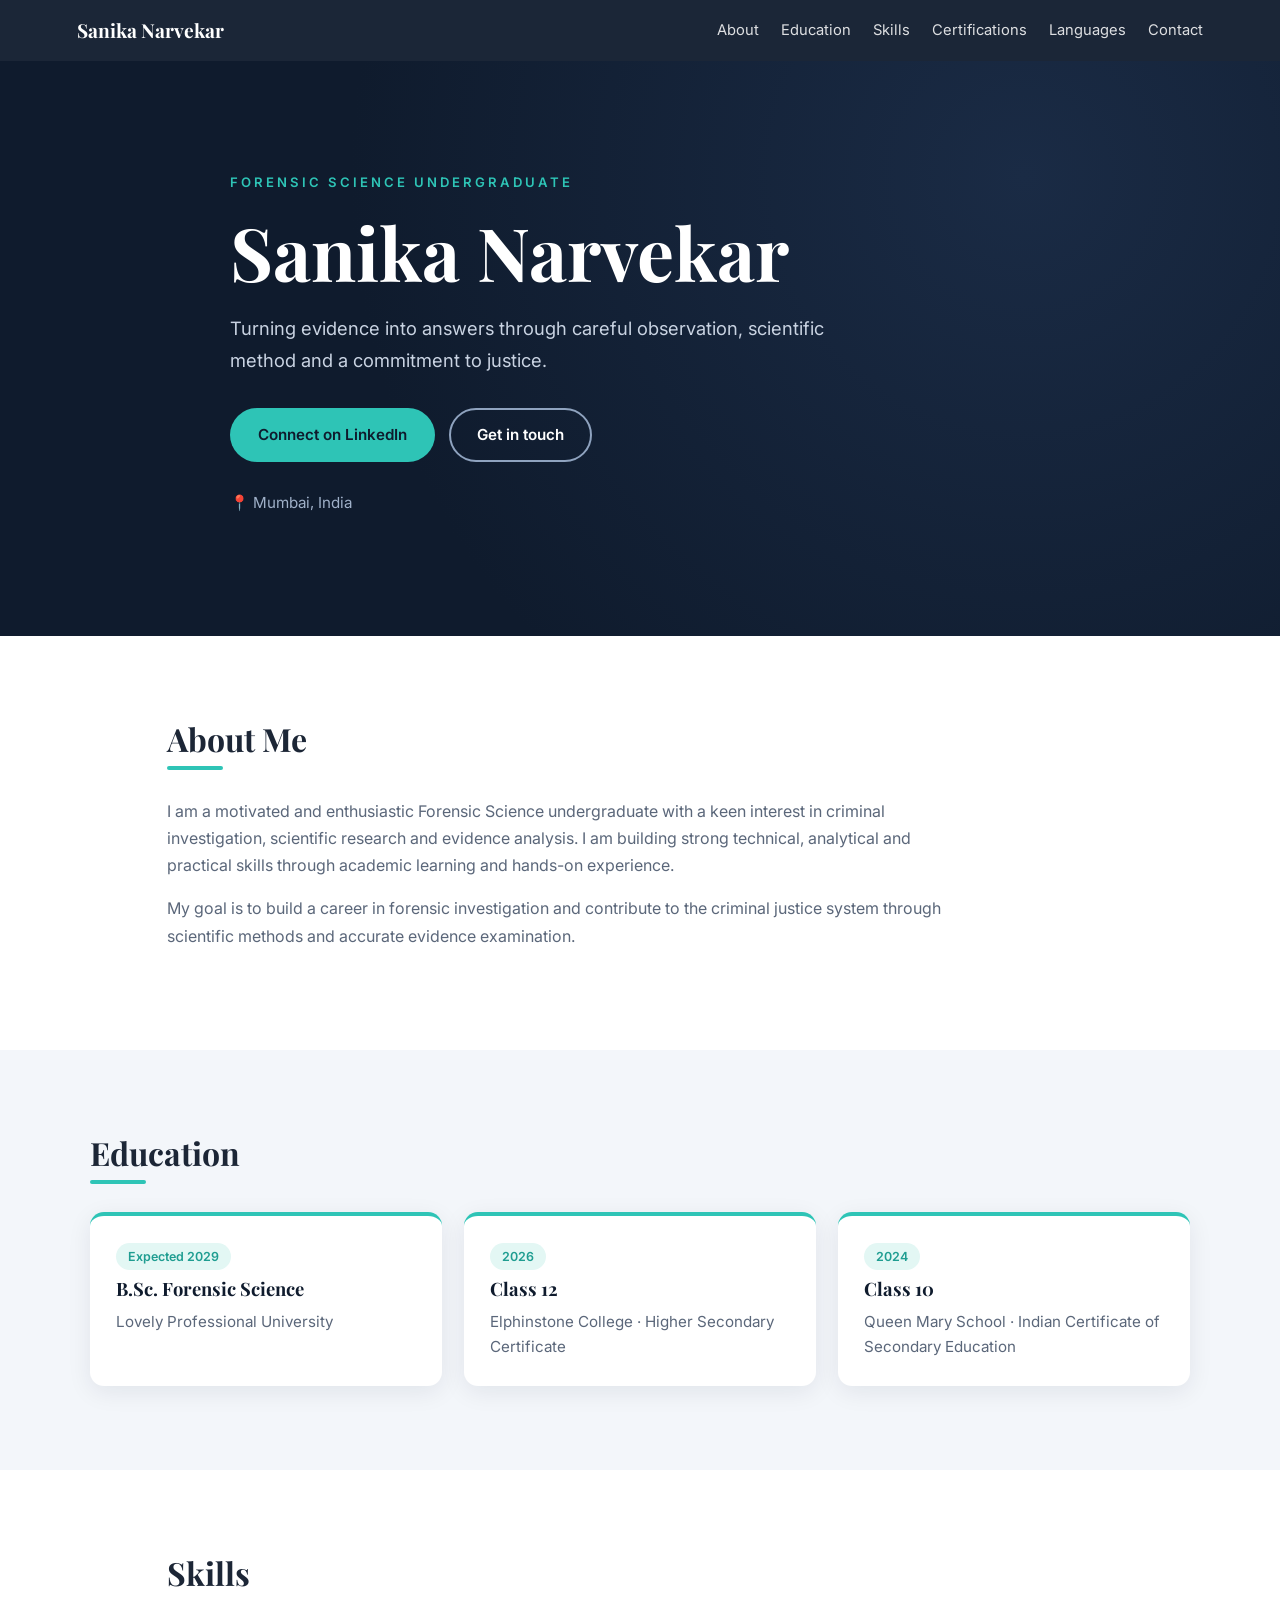
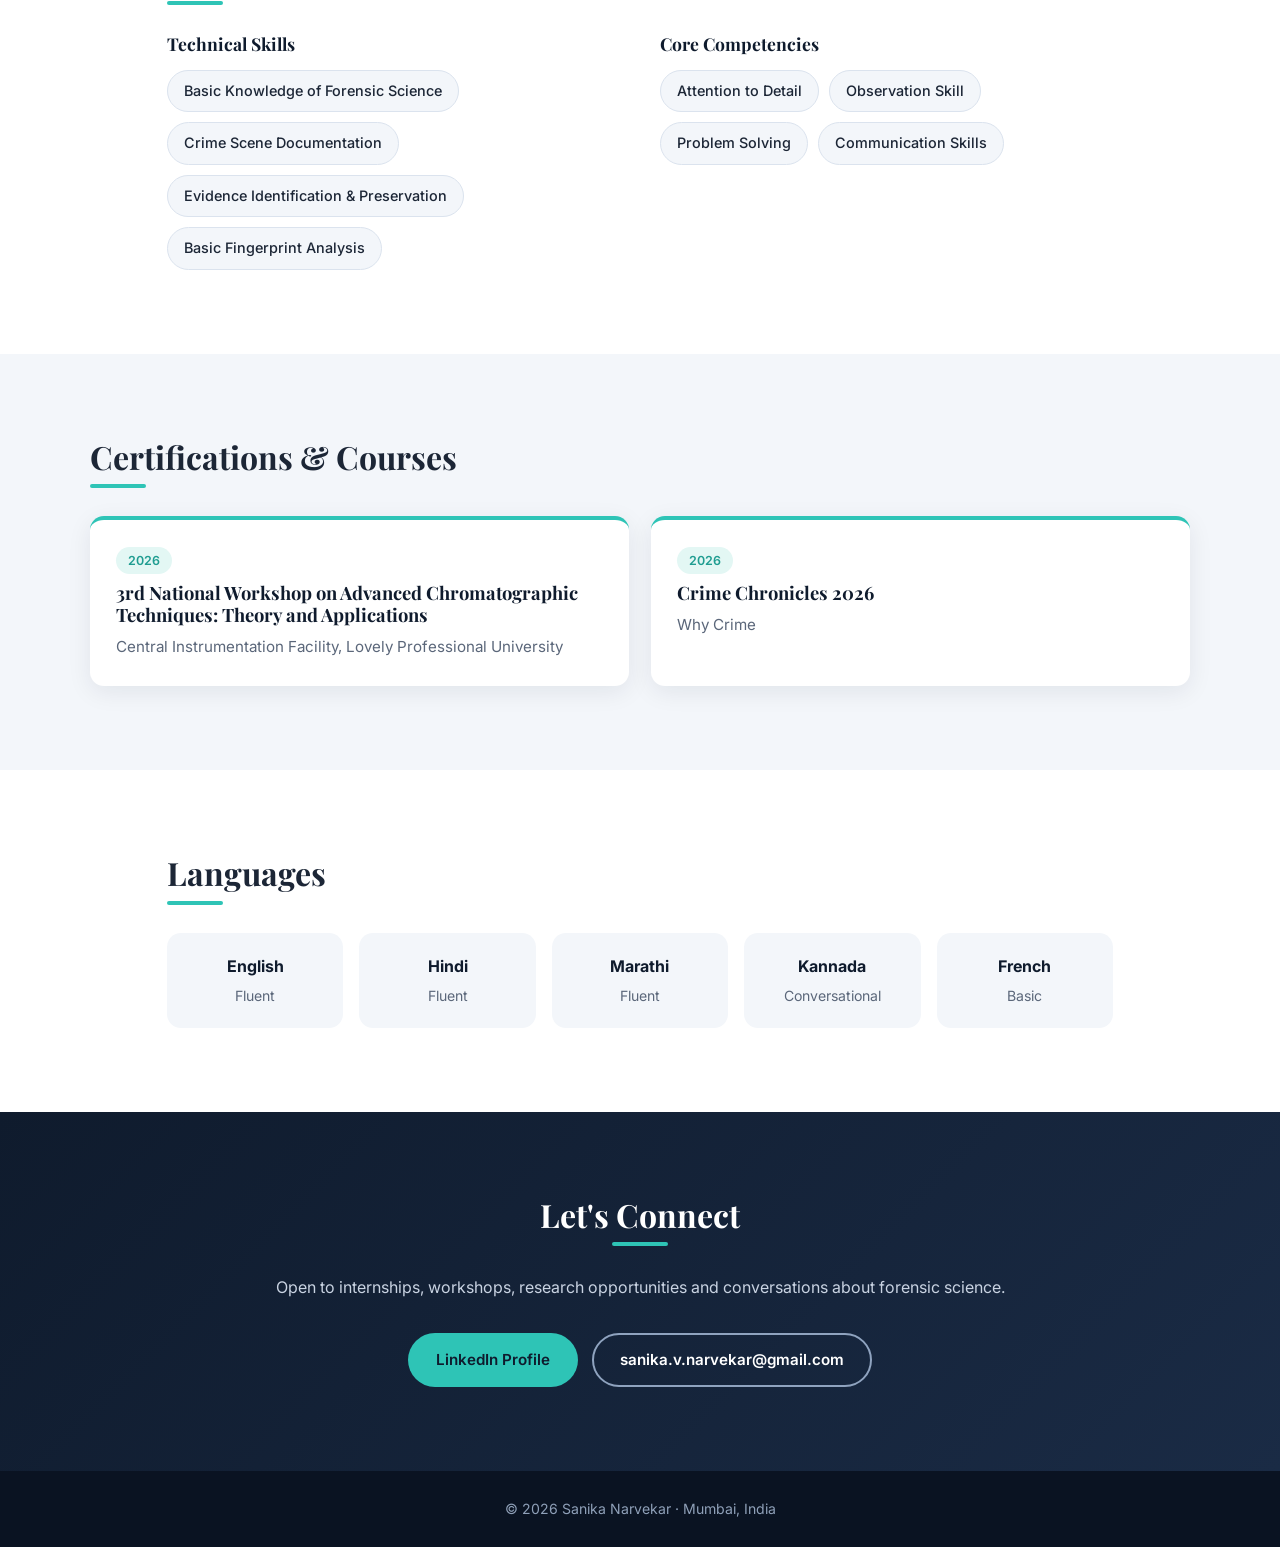
==== index.html @ 1f7237d5 "Add files via upload" ====
<!DOCTYPE html>
<html lang="en">
<head>
  <meta charset="UTF-8" />
  <meta name="viewport" content="width=device-width, initial-scale=1.0" />
  <title>Sanika Narvekar | Forensic Science Undergraduate</title>
  <meta name="description" content="Portfolio of Sanika Narvekar, a B.Sc. Forensic Science student at Lovely Professional University with interests in criminal investigation, evidence analysis and scientific research." />
  <meta name="theme-color" content="#0f1b2d" />
  <link rel="preconnect" href="https://fonts.googleapis.com" />
  <link rel="preconnect" href="https://fonts.gstatic.com" crossorigin />
  <link href="https://fonts.googleapis.com/css2?family=Inter:wght@400;500;600&family=Playfair+Display:wght@600;700&display=swap" rel="stylesheet" />
  <link rel="stylesheet" href="style.css" />
</head>
<body>

  <header class="nav" id="top">
    <a href="#top" class="brand">Sanika Narvekar</a>
    <button class="menu-btn" id="menuBtn" aria-label="Toggle menu" aria-expanded="false">&#9776;</button>
    <nav id="navLinks">
      <a href="#about">About</a>
      <a href="#education">Education</a>
      <a href="#skills">Skills</a>
      <a href="#certifications">Certifications</a>
      <a href="#languages">Languages</a>
      <a href="#contact">Contact</a>
    </nav>
  </header>

  <main>
    <!-- HERO -->
    <section class="hero">
      <div class="hero-inner">
        <p class="eyebrow">Forensic Science Undergraduate</p>
        <h1>Sanika Narvekar</h1>
        <p class="lead">Turning evidence into answers through careful observation, scientific method and a commitment to justice.</p>
        <div class="cta">
          <a class="btn primary" href="https://www.linkedin.com/in/sanika-narvekar-836043429" target="_blank" rel="noopener noreferrer">Connect on LinkedIn</a>
          <a class="btn ghost" href="#contact">Get in touch</a>
        </div>
        <p class="location">&#128205; Mumbai, India</p>
      </div>
    </section>

    <!-- ABOUT -->
    <section id="about" class="section reveal">
      <h2>About Me</h2>
      <p>
        I am a motivated and enthusiastic Forensic Science undergraduate with a keen interest in criminal
        investigation, scientific research and evidence analysis. I am building strong technical, analytical
        and practical skills through academic learning and hands-on experience.
      </p>
      <p>
        My goal is to build a career in forensic investigation and contribute to the criminal justice system
        through scientific methods and accurate evidence examination.
      </p>
    </section>

    <!-- EDUCATION -->
    <section id="education" class="section alt reveal">
      <h2>Education</h2>
      <div class="timeline">
        <article class="card">
          <span class="year">Expected 2029</span>
          <h3>B.Sc. Forensic Science</h3>
          <p>Lovely Professional University</p>
        </article>
        <article class="card">
          <span class="year">2026</span>
          <h3>Class 12</h3>
          <p>Elphinstone College &middot; Higher Secondary Certificate</p>
        </article>
        <article class="card">
          <span class="year">2024</span>
          <h3>Class 10</h3>
          <p>Queen Mary School &middot; Indian Certificate of Secondary Education</p>
        </article>
      </div>
    </section>

    <!-- SKILLS -->
    <section id="skills" class="section reveal">
      <h2>Skills</h2>
      <div class="two-col">
        <div>
          <h3 class="sub">Technical Skills</h3>
          <ul class="tags">
            <li>Basic Knowledge of Forensic Science</li>
            <li>Crime Scene Documentation</li>
            <li>Evidence Identification &amp; Preservation</li>
            <li>Basic Fingerprint Analysis</li>
          </ul>
        </div>
        <div>
          <h3 class="sub">Core Competencies</h3>
          <ul class="tags">
            <li>Attention to Detail</li>
            <li>Observation Skill</li>
            <li>Problem Solving</li>
            <li>Communication Skills</li>
          </ul>
        </div>
      </div>
    </section>

    <!-- CERTIFICATIONS -->
    <section id="certifications" class="section alt reveal">
      <h2>Certifications &amp; Courses</h2>
      <div class="grid">
        <article class="card">
          <span class="year">2026</span>
          <h3>3rd National Workshop on Advanced Chromatographic Techniques: Theory and Applications</h3>
          <p>Central Instrumentation Facility, Lovely Professional University</p>
        </article>
        <article class="card">
          <span class="year">2026</span>
          <h3>Crime Chronicles 2026</h3>
          <p>Why Crime</p>
        </article>
      </div>
    </section>

    <!-- LANGUAGES -->
    <section id="languages" class="section reveal">
      <h2>Languages</h2>
      <div class="langs">
        <div class="lang"><strong>English</strong><span>Fluent</span></div>
        <div class="lang"><strong>Hindi</strong><span>Fluent</span></div>
        <div class="lang"><strong>Marathi</strong><span>Fluent</span></div>
        <div class="lang"><strong>Kannada</strong><span>Conversational</span></div>
        <div class="lang"><strong>French</strong><span>Basic</span></div>
      </div>
    </section>

    <!-- CONTACT -->
    <section id="contact" class="section contact reveal">
      <h2>Let's Connect</h2>
      <p>Open to internships, workshops, research opportunities and conversations about forensic science.</p>
      <div class="cta center">
        <a class="btn primary" href="https://www.linkedin.com/in/sanika-narvekar-836043429" target="_blank" rel="noopener noreferrer">LinkedIn Profile</a>
        <a class="btn ghost light" href="mailto:sanika.v.narvekar@gmail.com">sanika.v.narvekar@gmail.com</a>
      </div>
    </section>
  </main>

  <footer>
    <p>&copy; <span id="year">2026</span> Sanika Narvekar &middot; Mumbai, India</p>
  </footer>

  <script src="script.js"></script>
</body>
</html>
---- style.css ----
:root {
  --navy: #0f1b2d;
  --navy-2: #1a2b45;
  --teal: #2ec4b6;
  --teal-dark: #1f9d91;
  --bg: #ffffff;
  --bg-alt: #f3f6fa;
  --text: #1c2636;
  --muted: #5b677a;
  --radius: 14px;
  --shadow: 0 6px 24px rgba(15, 27, 45, 0.08);
}

* { box-sizing: border-box; margin: 0; padding: 0; }
html { scroll-behavior: smooth; scroll-padding-top: 70px; }
body {
  font-family: "Inter", system-ui, sans-serif;
  color: var(--text);
  background: var(--bg);
  line-height: 1.7;
}
h1, h2, h3 { font-family: "Playfair Display", Georgia, serif; line-height: 1.2; }
a { color: inherit; text-decoration: none; }

/* NAV */
.nav {
  position: sticky; top: 0; z-index: 10;
  display: flex; justify-content: space-between; align-items: center;
  padding: 14px 6vw;
  background: rgba(15, 27, 45, 0.95);
  backdrop-filter: blur(8px);
  color: #fff;
}
.brand { font-family: "Playfair Display", serif; font-weight: 700; font-size: 1.2rem; }
.nav nav { display: flex; gap: 22px; }
.nav nav a { font-size: 0.92rem; opacity: 0.85; transition: opacity .2s, color .2s; }
.nav nav a:hover { opacity: 1; color: var(--teal); }
.menu-btn { display: none; background: none; border: 0; color: #fff; font-size: 1.6rem; cursor: pointer; }

/* HERO */
.hero {
  background: radial-gradient(circle at 80% 20%, var(--navy-2), var(--navy) 60%);
  color: #fff;
  padding: 110px 6vw 120px;
}
.hero-inner { max-width: 820px; margin: 0 auto; }
.eyebrow {
  color: var(--teal); text-transform: uppercase;
  letter-spacing: 3px; font-size: 0.82rem; font-weight: 600; margin-bottom: 14px;
}
.hero h1 { font-size: clamp(2.6rem, 7vw, 4.6rem); margin-bottom: 18px; }
.lead { font-size: 1.15rem; color: #c9d3e2; max-width: 600px; }
.location { margin-top: 28px; color: #9fb0c8; font-size: 0.95rem; }

/* BUTTONS */
.cta { display: flex; flex-wrap: wrap; gap: 14px; margin-top: 32px; }
.cta.center { justify-content: center; }
.btn {
  display: inline-block; padding: 12px 26px; border-radius: 999px;
  font-weight: 600; font-size: 0.95rem;
  border: 2px solid transparent; transition: transform .2s, background .2s, color .2s;
}
.btn:hover { transform: translateY(-2px); }
.btn.primary { background: var(--teal); color: var(--navy); }
.btn.primary:hover { background: var(--teal-dark); color: #fff; }
.btn.ghost { border-color: #8fa3bf; color: #fff; }
.btn.ghost:hover { border-color: var(--teal); color: var(--teal); }

/* SECTIONS */
.section { padding: 84px 6vw; max-width: 1100px; margin: 0 auto; }
.section.alt { max-width: none; background: var(--bg-alt); }
.section.alt > * { max-width: 1100px; margin-left: auto; margin-right: auto; }
.section h2 {
  font-size: 2rem; margin-bottom: 28px; position: relative; padding-bottom: 12px;
}
.section h2::after {
  content: ""; position: absolute; left: 0; bottom: 0;
  width: 56px; height: 4px; background: var(--teal); border-radius: 2px;
}
.section p { color: var(--muted); margin-bottom: 16px; max-width: 780px; }

/* CARDS */
.timeline, .grid { display: grid; gap: 22px; grid-template-columns: repeat(auto-fit, minmax(260px, 1fr)); }
.card {
  background: #fff; padding: 26px; border-radius: var(--radius);
  box-shadow: var(--shadow); border-top: 4px solid var(--teal);
  transition: transform .25s;
}
.card:hover { transform: translateY(-5px); }
.card h3 { font-size: 1.15rem; margin: 8px 0; color: var(--navy); }
.card p { margin: 0; font-size: 0.95rem; }
.year {
  display: inline-block; font-size: 0.78rem; font-weight: 600;
  color: var(--teal-dark); background: #e3f7f4; padding: 3px 12px; border-radius: 999px;
}

/* SKILLS */
.two-col { display: grid; gap: 40px; grid-template-columns: repeat(auto-fit, minmax(280px, 1fr)); }
.sub { font-size: 1.1rem; margin-bottom: 16px; color: var(--navy); }
.tags { list-style: none; display: flex; flex-wrap: wrap; gap: 10px; }
.tags li {
  background: var(--bg-alt); border: 1px solid #dbe3ee;
  padding: 8px 16px; border-radius: 999px; font-size: 0.9rem; font-weight: 500;
}

/* LANGUAGES */
.langs { display: grid; gap: 16px; grid-template-columns: repeat(auto-fit, minmax(150px, 1fr)); }
.lang {
  background: var(--bg-alt); border-radius: var(--radius); padding: 20px; text-align: center;
  display: flex; flex-direction: column; gap: 4px;
}
.lang strong { color: var(--navy); }
.lang span { color: var(--muted); font-size: 0.88rem; }

/* CONTACT */
.contact {
  max-width: none; text-align: center;
  background: linear-gradient(135deg, var(--navy), var(--navy-2)); color: #fff;
}
.contact h2::after { left: 50%; transform: translateX(-50%); }
.contact p { color: #c9d3e2; margin: 0 auto 8px; }

footer { text-align: center; padding: 26px; background: #0a1322; color: #8fa0b8; font-size: 0.88rem; }

/* REVEAL ANIMATION */
.reveal { opacity: 0; transform: translateY(26px); transition: opacity .7s, transform .7s; }
.reveal.visible { opacity: 1; transform: none; }
@media (prefers-reduced-motion: reduce) {
  .reveal { opacity: 1; transform: none; transition: none; }
  html { scroll-behavior: auto; }
}

/* MOBILE */
@media (max-width: 760px) {
  .menu-btn { display: block; }
  .nav nav {
    display: none; position: absolute; top: 100%; left: 0; right: 0;
    flex-direction: column; gap: 0; background: var(--navy);
  }
  .nav nav.open { display: flex; }
  .nav nav a { padding: 14px 6vw; border-top: 1px solid rgba(255,255,255,.08); }
  .hero { padding: 80px 6vw 90px; }
  .section { padding: 60px 6vw; }
}
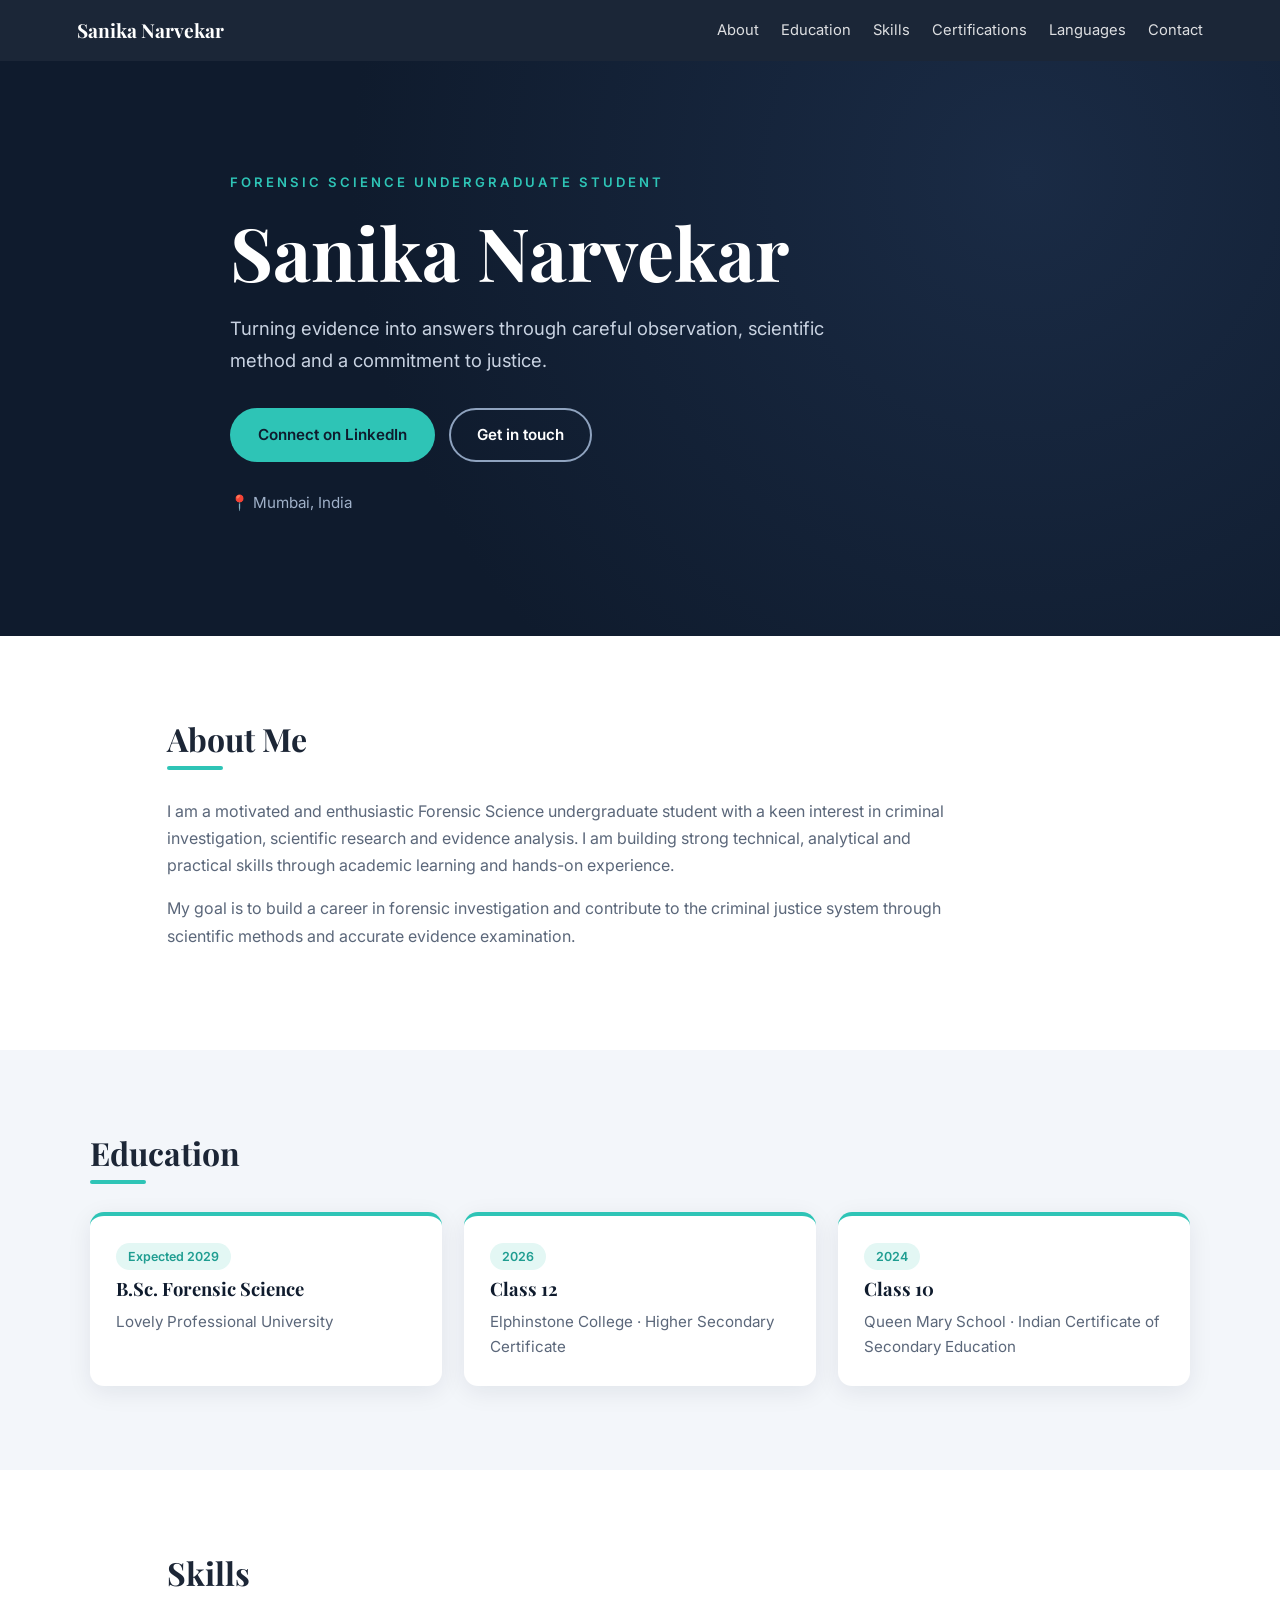
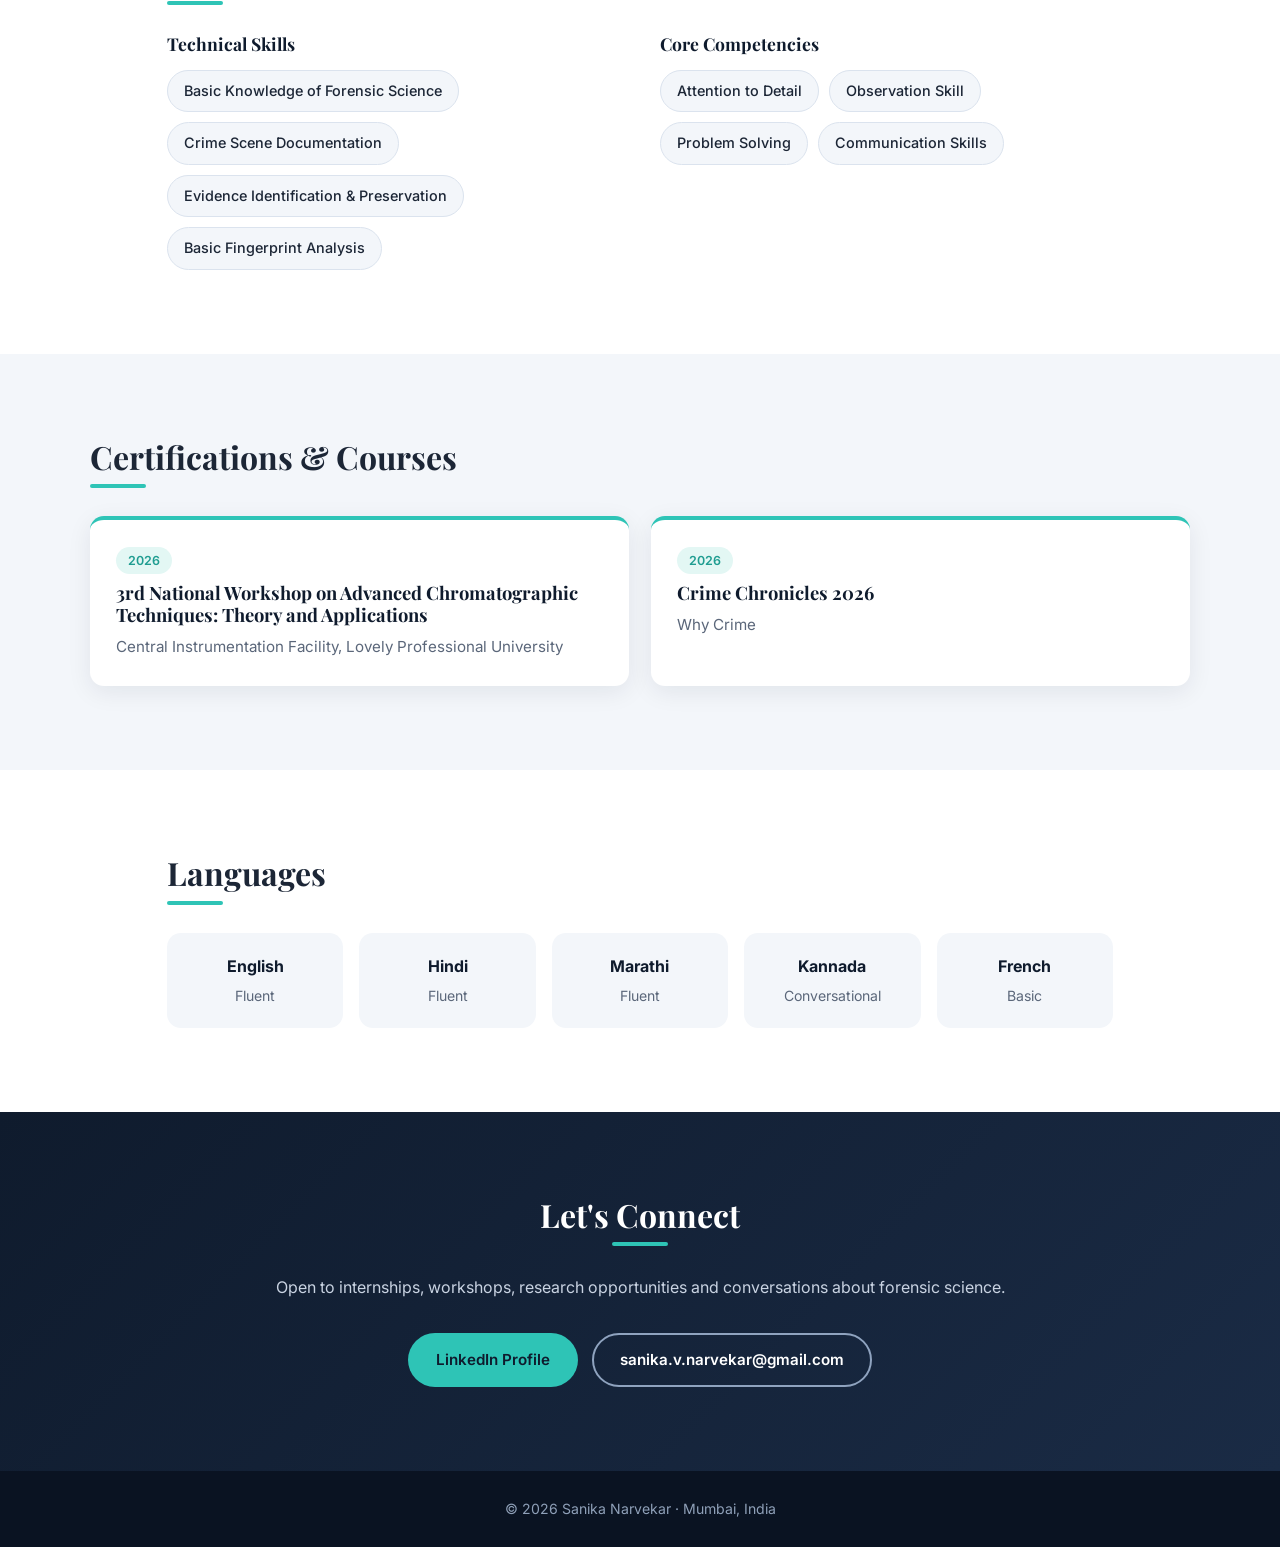
==== commit 94cdbae0: "Rename index-3.html to index.html" ====
--- a/index.html
+++ b/index.html
@@ -3,7 +3,7 @@
 <head>
   <meta charset="UTF-8" />
   <meta name="viewport" content="width=device-width, initial-scale=1.0" />
-  <title>Sanika Narvekar | Forensic Science Undergraduate</title>
+  <title>Sanika Narvekar | Forensic Science Undergraduate Student</title>
   <meta name="description" content="Portfolio of Sanika Narvekar, a B.Sc. Forensic Science student at Lovely Professional University with interests in criminal investigation, evidence analysis and scientific research." />
   <meta name="theme-color" content="#0f1b2d" />
   <link rel="preconnect" href="https://fonts.googleapis.com" />
@@ -30,7 +30,7 @@
     <!-- HERO -->
     <section class="hero">
       <div class="hero-inner">
-        <p class="eyebrow">Forensic Science Undergraduate</p>
+        <p class="eyebrow">Forensic Science Undergraduate Student</p>
         <h1>Sanika Narvekar</h1>
         <p class="lead">Turning evidence into answers through careful observation, scientific method and a commitment to justice.</p>
         <div class="cta">
@@ -45,7 +45,7 @@
     <section id="about" class="section reveal">
       <h2>About Me</h2>
       <p>
-        I am a motivated and enthusiastic Forensic Science undergraduate with a keen interest in criminal
+        I am a motivated and enthusiastic Forensic Science undergraduate student with a keen interest in criminal
         investigation, scientific research and evidence analysis. I am building strong technical, analytical
         and practical skills through academic learning and hands-on experience.
       </p>
